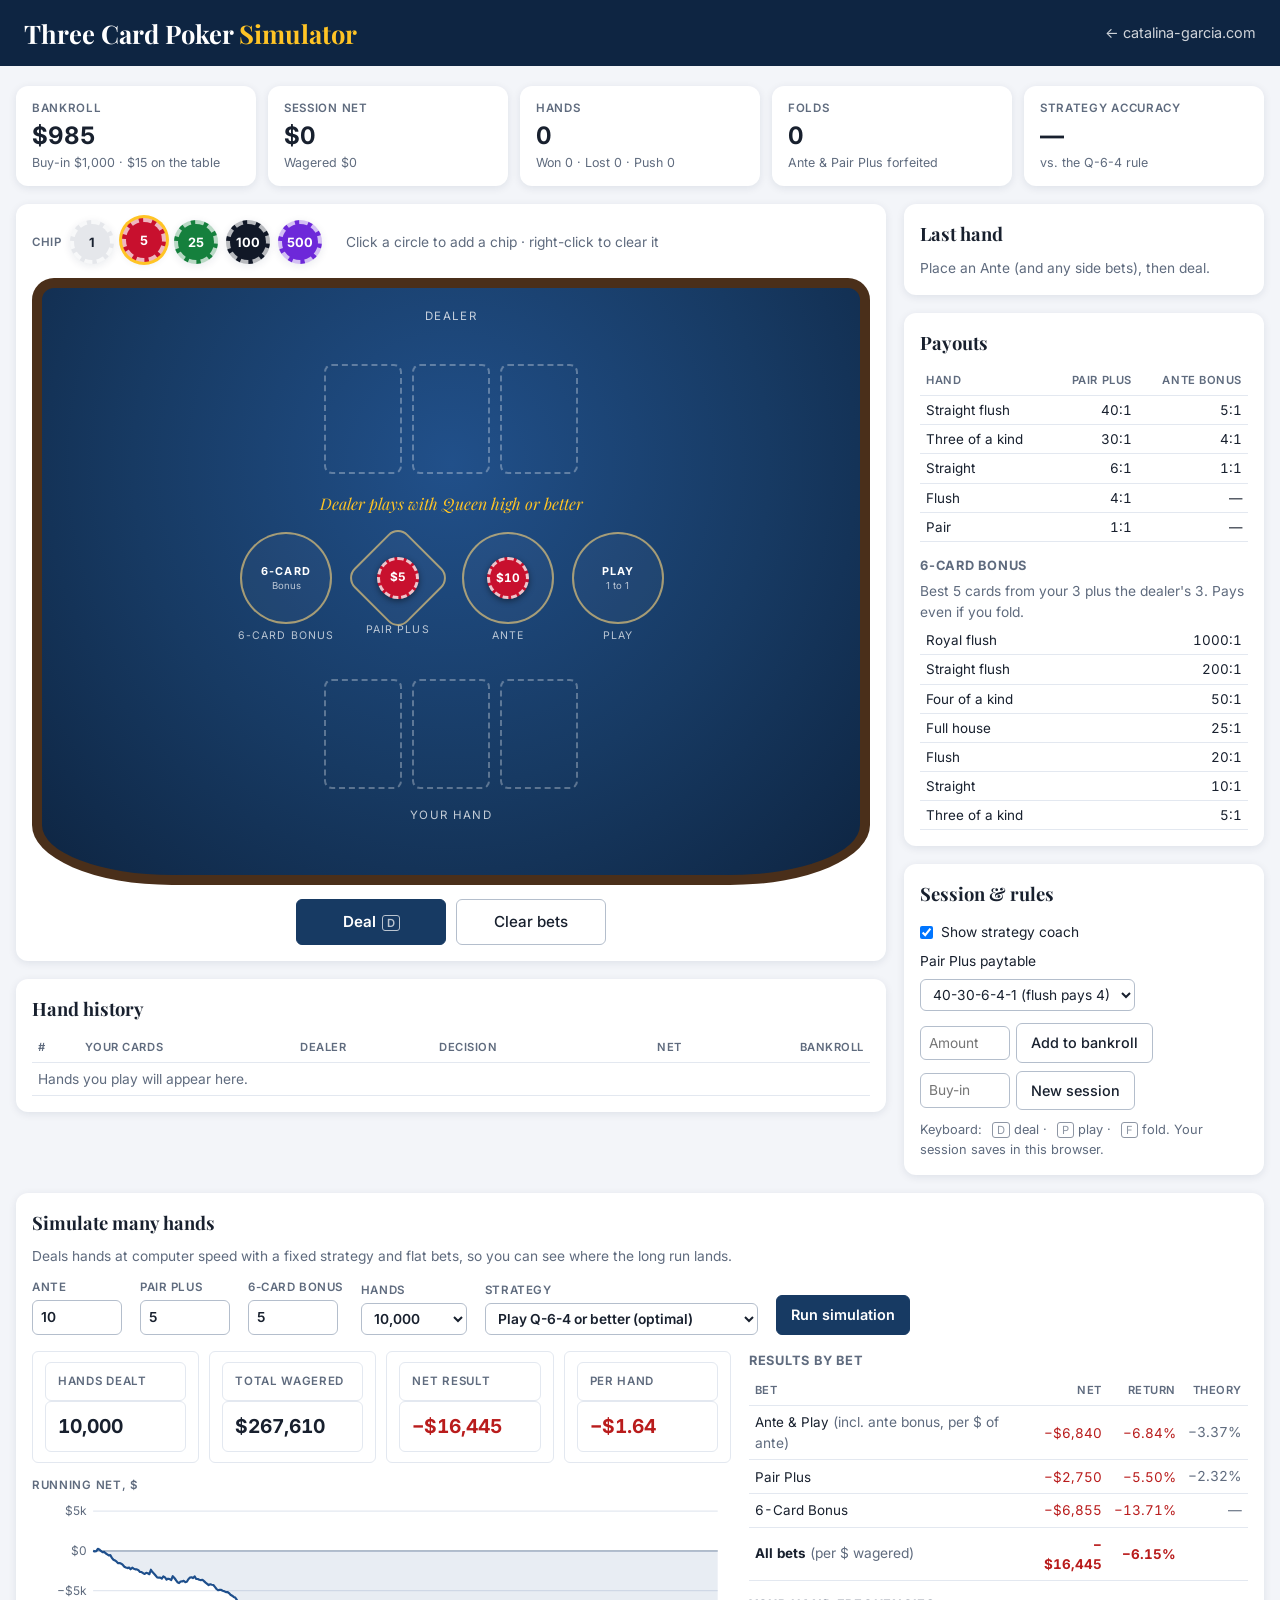
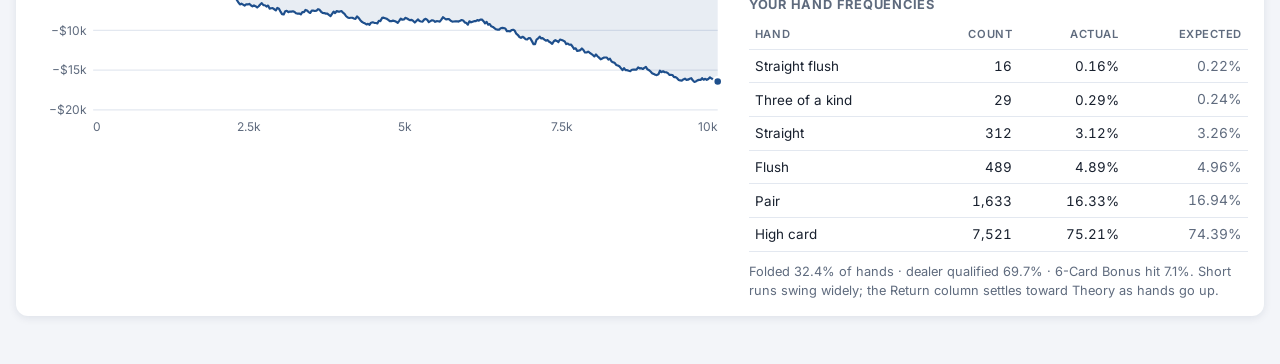
==== 3card.html @ 9f5be038 "Add Three Card Poker simulator Co-Authored-By: Claude Opus 5.5 <noreply@anthropic.com>" ====
<!DOCTYPE html>
<html lang="en">
<head>
  <!-- Google tag (gtag.js) -->
  <script async src="https://www.googletagmanager.com/gtag/js?id=G-C2SC43ESFY"></script>
  <script>
    window.dataLayer = window.dataLayer || [];
    function gtag(){dataLayer.push(arguments);}
    gtag('js', new Date());
    gtag('config', 'G-C2SC43ESFY');
  </script>

  <meta charset="UTF-8">
  <meta name="viewport" content="width=device-width, initial-scale=1.0">
  <title>Three Card Poker Simulator | Catalina Garcia</title>
  <meta name="description" content="Play Three Card Poker hands with a strategy coach, or simulate up to a million hands to see how Ante, Pair Plus and 6-Card Bonus bets pay out over time.">
  <meta name="author" content="Catalina Garcia">

  <meta property="og:title" content="Three Card Poker Simulator">
  <meta property="og:description" content="Play hands with a strategy coach or simulate a million hands of Three Card Poker.">
  <meta property="og:type" content="website">

  <link rel="preconnect" href="https://fonts.googleapis.com">
  <link rel="preconnect" href="https://fonts.gstatic.com" crossorigin>
  <link href="https://fonts.googleapis.com/css2?family=Playfair+Display:wght@400;600;700&family=Inter:wght@300;400;500;600;700&display=swap" rel="stylesheet">

  <style>
    :root {
      --felt:       #173A63;
      --felt-dark:  #0E2542;
      --felt-line:  rgba(255, 214, 120, 0.6);
      --gold:       #FFC425;
      --card-red:   #C8102E;
      --card-ink:   #16161F;
      --page:       #F3F5F9;
      --surface:    #FFFFFF;
      --ink:        #18202E;
      --muted:      #5F6B7E;
      --line:       #E3E8F0;
      --line-strong:#B4BECC;
      --win:        #15803D;
      --lose:       #B91C1C;
      --accent:     #1E4F8C;
      --shadow-sm:  0 2px 8px rgba(14, 37, 66, 0.09);
      --radius:     12px;
      --radius-sm:  6px;
    }
    @media (prefers-color-scheme: dark) {
      :root:not([data-theme="light"]) {
        color-scheme: dark;
        --page: #0C121C; --surface: #151D2A; --ink: #E6ECF5; --muted: #95A3B8;
        --line: #243044; --line-strong: #3A4A63; --win: #4ADE80; --lose: #F87171; --accent: #7EB2F2;
      }
    }
    :root[data-theme="dark"] {
      color-scheme: dark;
      --page: #0C121C; --surface: #151D2A; --ink: #E6ECF5; --muted: #95A3B8;
      --line: #243044; --line-strong: #3A4A63; --win: #4ADE80; --lose: #F87171; --accent: #7EB2F2;
    }

    *, *::before, *::after { box-sizing: border-box; margin: 0; padding: 0; }
    body {
      font-family: 'Inter', system-ui, -apple-system, 'Segoe UI', sans-serif;
      color: var(--ink); background: var(--page);
      line-height: 1.5; -webkit-font-smoothing: antialiased;
    }
    button, select, input { font: inherit; }
    button { cursor: pointer; }
    button:focus-visible, select:focus-visible, input:focus-visible { outline: 3px solid var(--gold); outline-offset: 2px; }
    h1, h2 { font-family: 'Playfair Display', Georgia, serif; text-wrap: balance; }

    .topbar {
      background: var(--felt-dark); color: #fff; padding: 14px 24px;
      display: flex; align-items: center; justify-content: space-between; gap: 16px; flex-wrap: wrap;
    }
    .topbar h1 { font-size: 1.6rem; }
    .topbar h1 span { color: var(--gold); }
    .topbar a { color: rgba(255,255,255,0.8); text-decoration: none; font-size: 0.9rem; }
    .topbar a:hover { color: var(--gold); }

    .wrap { max-width: 1320px; margin: 0 auto; padding: 20px 16px 48px; display: grid; gap: 18px; }

    .tiles { display: grid; grid-template-columns: repeat(5, 1fr); gap: 12px; }
    .tile { background: var(--surface); border-radius: var(--radius); box-shadow: var(--shadow-sm); padding: 14px 16px; }
    .lbl { font-size: 0.72rem; text-transform: uppercase; letter-spacing: 0.06em; color: var(--muted); font-weight: 600; }
    .val { font-size: 1.5rem; font-weight: 700; font-variant-numeric: tabular-nums; }
    .sub { font-size: 0.78rem; color: var(--muted); }
    .pos { color: var(--win); }
    .neg { color: var(--lose); }

    .layout { display: grid; grid-template-columns: minmax(0, 1fr) 360px; gap: 18px; align-items: start; }
    .stack { display: grid; gap: 18px; }
    .card-box { background: var(--surface); border-radius: var(--radius); box-shadow: var(--shadow-sm); padding: 16px; }
    .card-box h2 { font-size: 1.15rem; margin-bottom: 10px; }
    .muted { color: var(--muted); font-size: 0.86rem; }

    /* ---------- Controls ---------- */
    .controls { display: flex; flex-wrap: wrap; gap: 12px 24px; align-items: center; margin-bottom: 14px; }
    .ctl-group { display: flex; align-items: center; gap: 8px; flex-wrap: wrap; }
    .chip-btn {
      width: 44px; height: 44px; border-radius: 50%; border: 4px dashed rgba(255,255,255,0.7);
      font-weight: 700; font-size: 0.8rem; color: #fff; box-shadow: var(--shadow-sm);
      transition: transform .15s, box-shadow .15s;
    }
    .chip-btn:hover { transform: translateY(-2px); }
    .chip-btn.sel { box-shadow: 0 0 0 3px var(--gold), var(--shadow-sm); transform: translateY(-2px); }
    .btn {
      border: 1px solid var(--line-strong); background: var(--surface); color: var(--ink);
      border-radius: var(--radius-sm); padding: 8px 14px; font-size: 0.9rem; font-weight: 500;
    }
    .btn:hover { border-color: var(--accent); color: var(--accent); }
    .btn.primary { background: var(--felt); border-color: var(--felt); color: #fff; font-weight: 600; }
    .btn.primary:hover { background: var(--felt-dark); color: #fff; }
    .btn.fold { border-color: var(--lose); color: var(--lose); font-weight: 600; }
    .btn:disabled { opacity: .45; cursor: not-allowed; }
    .actions { display: flex; gap: 10px; flex-wrap: wrap; justify-content: center; margin-top: 14px; }
    .actions .btn { min-width: 150px; padding: 11px 18px; font-size: 0.95rem; }
    kbd { font-family: inherit; font-size: 0.7rem; border: 1px solid currentColor; border-radius: 3px; padding: 0 4px; opacity: .7; margin-left: 6px; }

    /* ---------- Felt ---------- */
    .felt {
      background: radial-gradient(ellipse at 50% 30%, #21508A 0%, var(--felt) 55%, var(--felt-dark) 100%);
      border: 10px solid #4A2F1A; border-radius: 22px 22px 140px 140px / 22px 22px 60px 60px;
      color: #fff; padding: 20px 16px 28px; display: grid; gap: 16px; justify-items: center; user-select: none;
    }
    .seat-label { font-size: 0.72rem; letter-spacing: 0.12em; text-transform: uppercase; color: rgba(255,255,255,0.75); text-align: center; }
    .seat-label strong { color: #fff; letter-spacing: 0.04em; text-transform: none; font-size: 0.95rem; display: block; min-height: 1.4em; }
    .rule-arc { font-family: 'Playfair Display', Georgia, serif; font-style: italic; color: var(--gold); font-size: 1rem; text-align: center; }
    .hand { display: flex; gap: 10px; min-height: 112px; }

    .pcard {
      width: 78px; height: 110px; border-radius: 8px; background: #fff; color: var(--card-ink);
      box-shadow: 0 3px 8px rgba(0,0,0,0.35); position: relative; font-weight: 700;
      animation: deal .35s ease-out both;
    }
    .pcard.red { color: var(--card-red); }
    .pcard .corner { position: absolute; top: 5px; left: 7px; line-height: 1; text-align: center; font-size: 1.05rem; }
    .pcard .corner.br { top: auto; left: auto; bottom: 5px; right: 7px; transform: rotate(180deg); }
    .pcard .corner small { display: block; font-size: 0.9rem; }
    .pcard .pip { position: absolute; inset: 0; display: grid; place-items: center; font-size: 2.2rem; }
    .pcard.back {
      background:
        repeating-linear-gradient(45deg, rgba(255,255,255,0.14) 0 4px, transparent 4px 10px),
        repeating-linear-gradient(-45deg, rgba(255,255,255,0.14) 0 4px, transparent 4px 10px),
        #8E1B2E;
      border: 4px solid #fff;
    }
    .pcard.slot { background: transparent; border: 2px dashed rgba(255,255,255,0.3); box-shadow: none; animation: none; }
    .pcard.best { box-shadow: 0 0 0 3px var(--gold), 0 3px 8px rgba(0,0,0,0.35); }
    @keyframes deal { from { transform: translateY(-14px) rotate(-4deg); opacity: 0; } to { transform: none; opacity: 1; } }
    @media (prefers-reduced-motion: reduce) { .pcard { animation: none; } }

    .circles { display: grid; grid-template-columns: repeat(4, auto); gap: 18px; align-items: start; justify-content: center; }
    .circle {
      width: 92px; height: 92px; border-radius: 50%; border: 2px solid var(--felt-line);
      background: rgba(255,255,255,0.03); color: #fff; position: relative;
      display: flex; flex-direction: column; align-items: center; justify-content: center;
      transition: background .15s, border-color .15s;
    }
    .circle.pp { border-radius: 14px; transform: rotate(45deg); width: 76px; height: 76px; margin: 8px; }
    .circle.pp > * { transform: rotate(-45deg); }
    .circle:not(:disabled):hover { background: rgba(255,255,255,0.1); border-color: #fff; }
    .circle:disabled { cursor: default; }
    .circle .cname { font-size: 0.68rem; font-weight: 700; letter-spacing: 0.1em; text-transform: uppercase; }
    .circle .cpays { font-size: 0.6rem; color: rgba(255,255,255,0.7); }
    .circle-wrap { display: grid; justify-items: center; gap: 2px; }
    .circle:has(.chip.show) .cname, .circle:has(.chip.show) .cpays { visibility: hidden; }
    .under { font-size: 0.66rem; letter-spacing: 0.1em; text-transform: uppercase; color: rgba(255,255,255,0.7); margin-top: 2px; }
    .circle.pp + .under { margin-top: -4px; }
    .tag { font-size: 0.78rem; font-weight: 700; min-height: 1.3em; font-variant-numeric: tabular-nums; }
    .tag.w { color: #7CF0A6; } .tag.l { color: #FFA3A3; } .tag.p { color: rgba(255,255,255,0.8); }
    .chip {
      position: absolute; left: 50%; top: 50%; transform: translate(-50%, -50%);
      min-width: 42px; height: 42px; padding: 0 5px; border-radius: 21px;
      display: none; align-items: center; justify-content: center;
      font-size: 0.74rem; font-weight: 700; color: #fff; border: 3px dashed rgba(255,255,255,0.75);
      box-shadow: 0 2px 6px rgba(0,0,0,0.45); font-variant-numeric: tabular-nums; pointer-events: none;
    }
    .circle.pp .chip { transform: translate(-50%, -50%) rotate(-45deg); }
    .chip.show { display: flex; }

    .coach {
      background: rgba(0,0,0,0.25); border: 1px solid var(--felt-line); border-radius: 999px;
      padding: 6px 16px; font-size: 0.86rem; min-height: 2.2em; text-align: center;
    }
    .coach b { color: var(--gold); }
    .coach[hidden] { display: none; }

    /* ---------- Result ---------- */
    .result-head { display: flex; justify-content: space-between; align-items: baseline; gap: 10px; flex-wrap: wrap; margin-bottom: 6px; }
    .result-head .big { font-family: 'Playfair Display', Georgia, serif; font-size: 1.5rem; font-weight: 700; }
    .lines { list-style: none; font-size: 0.86rem; display: grid; gap: 2px; }
    .lines li { display: flex; justify-content: space-between; gap: 8px; border-bottom: 1px dashed var(--line); padding: 4px 0; }
    .lines .note { color: var(--muted); font-size: 0.78rem; }
    .lines .amt { font-weight: 600; font-variant-numeric: tabular-nums; white-space: nowrap; }
    .advice { margin-top: 8px; font-size: 0.84rem; padding: 6px 10px; border-radius: var(--radius-sm); background: var(--page); }

    table { width: 100%; border-collapse: collapse; font-size: 0.84rem; font-variant-numeric: tabular-nums; }
    th { text-align: left; font-size: 0.7rem; text-transform: uppercase; letter-spacing: 0.05em; color: var(--muted); font-weight: 600; padding: 6px; border-bottom: 1px solid var(--line); }
    td { padding: 6px; border-bottom: 1px solid var(--line); }
    .r { text-align: right; }
    .scroll { max-height: 340px; overflow: auto; }
    .table-x { overflow-x: auto; }
    .suit-red { color: var(--card-red); }
    @media (prefers-color-scheme: dark) { :root:not([data-theme="light"]) .suit-red { color: #FF7B8C; } }
    :root[data-theme="dark"] .suit-red { color: #FF7B8C; }

    .paytable td:first-child { color: var(--ink); }
    .paytable td { padding: 4px 6px; }
    .settings label { display: flex; align-items: center; gap: 8px; font-size: 0.86rem; padding: 4px 0; flex-wrap: wrap; }
    .field { font-size: 0.86rem; padding: 6px 8px; border: 1px solid var(--line-strong); border-radius: var(--radius-sm); background: var(--surface); color: var(--ink); }
    .field.num { width: 90px; }
    .inline { display: flex; gap: 6px; align-items: center; flex-wrap: wrap; margin-top: 8px; }

    /* ---------- Simulator ---------- */
    .sim-form { display: flex; flex-wrap: wrap; gap: 12px 18px; align-items: flex-end; margin-bottom: 16px; }
    .sim-form label { display: grid; gap: 4px; font-size: 0.72rem; font-weight: 600; text-transform: uppercase; letter-spacing: 0.05em; color: var(--muted); }
    .sim-grid { display: grid; grid-template-columns: minmax(0, 1.4fr) minmax(0, 1fr); gap: 18px; }
    .sim-tiles { display: grid; grid-template-columns: repeat(4, 1fr); gap: 10px; margin-bottom: 14px; }
    .sim-tiles div { border: 1px solid var(--line); border-radius: var(--radius-sm); padding: 10px 12px; }
    .sim-tiles .val { font-size: 1.2rem; }
    .chart-box { position: relative; }
    .chart-box svg { width: 100%; height: auto; display: block; }
    .tooltip {
      position: absolute; pointer-events: none; background: var(--ink); color: var(--surface);
      font-size: 0.78rem; padding: 6px 9px; border-radius: 6px; white-space: nowrap; opacity: 0;
      transform: translate(-50%, -115%); transition: opacity .1s;
    }
    h3 { font-size: 0.8rem; text-transform: uppercase; letter-spacing: 0.06em; color: var(--muted); margin: 14px 0 6px; }

    .toast {
      position: fixed; left: 50%; bottom: 24px; transform: translateX(-50%) translateY(20px);
      background: var(--ink); color: var(--surface); padding: 10px 18px; border-radius: 999px;
      font-size: 0.88rem; opacity: 0; transition: all .25s; pointer-events: none; z-index: 50; max-width: calc(100% - 32px);
    }
    .toast.show { opacity: 1; transform: translateX(-50%) translateY(0); }
    .help { font-size: 0.8rem; color: var(--muted); margin-top: 10px; }

    @media (max-width: 1100px) {
      .layout, .sim-grid { grid-template-columns: 1fr; }
      .tiles { grid-template-columns: repeat(3, 1fr); }
    }
    @media (max-width: 640px) {
      .tiles { grid-template-columns: repeat(2, 1fr); }
      .sim-tiles { grid-template-columns: repeat(2, 1fr); }
      .circles { grid-template-columns: repeat(2, auto); }
      .pcard { width: 62px; height: 88px; }
      .pcard .pip { font-size: 1.7rem; }
      .hand { min-height: 90px; }
      .felt { border-width: 6px; border-radius: 18px; }
      .topbar h1 { font-size: 1.3rem; }
    }
  </style>
</head>
<body>

  <header class="topbar">
    <h1>Three Card Poker <span>Simulator</span></h1>
    <a href="index.html">&larr; catalina-garcia.com</a>
  </header>

  <main class="wrap">
    <section class="tiles" aria-label="Session summary">
      <div class="tile"><div class="lbl">Bankroll</div><div class="val" id="tBank">$0</div><div class="sub" id="tBuyIn">Buy-in $0</div></div>
      <div class="tile"><div class="lbl">Session net</div><div class="val" id="tNet">$0</div><div class="sub" id="tWagered">Wagered $0</div></div>
      <div class="tile"><div class="lbl">Hands</div><div class="val" id="tHands">0</div><div class="sub" id="tWLP">Won 0 · Lost 0 · Push 0</div></div>
      <div class="tile"><div class="lbl">Folds</div><div class="val" id="tFolds">0</div><div class="sub">Ante &amp; Pair Plus forfeited</div></div>
      <div class="tile"><div class="lbl">Strategy accuracy</div><div class="val" id="tAcc">—</div><div class="sub" id="tAccSub">vs. the Q-6-4 rule</div></div>
    </section>

    <div class="layout">
      <div class="stack">
        <section class="card-box">
          <div class="controls">
            <div class="ctl-group"><span class="lbl">Chip</span><div class="ctl-group" id="chips"></div></div>
            <span class="muted">Click a circle to add a chip · right-click to clear it</span>
          </div>

          <div class="felt">
            <div class="seat-label">Dealer<strong id="dealerName">&nbsp;</strong></div>
            <div class="hand" id="dealerHand"></div>
            <div class="rule-arc">Dealer plays with Queen high or better</div>

            <div class="circles">
              <div class="circle-wrap">
                <button class="circle" data-bet="six" id="c-six"><span class="cname">6-Card</span><span class="cpays">Bonus</span><span class="chip"></span></button>
                <span class="under">6-Card Bonus</span>
                <span class="tag" data-tag="six"></span>
              </div>
              <div class="circle-wrap">
                <button class="circle pp" data-bet="pp" id="c-pp"><span class="cname">Pair Plus</span><span class="chip"></span></button>
                <span class="under">Pair Plus</span>
                <span class="tag" data-tag="pp"></span>
              </div>
              <div class="circle-wrap">
                <button class="circle" data-bet="ante" id="c-ante"><span class="cname">Ante</span><span class="cpays">1 to 1</span><span class="chip"></span></button>
                <span class="under">Ante</span>
                <span class="tag" data-tag="ante"></span>
              </div>
              <div class="circle-wrap">
                <button class="circle" data-bet="play" id="c-play" disabled><span class="cname">Play</span><span class="cpays">1 to 1</span><span class="chip"></span></button>
                <span class="under">Play</span>
                <span class="tag" data-tag="play"></span>
              </div>
            </div>

            <div class="hand" id="playerHand"></div>
            <div class="seat-label">Your hand<strong id="playerName">&nbsp;</strong></div>
            <div class="coach" id="coach" hidden></div>
          </div>

          <div class="actions" id="actions"></div>
        </section>

        <section class="card-box">
          <h2>Hand history</h2>
          <div class="scroll table-x">
            <table>
              <thead><tr><th>#</th><th>Your cards</th><th>Dealer</th><th>Decision</th><th class="r">Net</th><th class="r">Bankroll</th></tr></thead>
              <tbody id="historyBody"></tbody>
            </table>
          </div>
        </section>
      </div>

      <aside class="stack">
        <section class="card-box">
          <h2>Last hand</h2>
          <div id="result"><p class="muted">Place an Ante (and any side bets), then deal.</p></div>
        </section>

        <section class="card-box">
          <h2>Payouts</h2>
          <table class="paytable">
            <thead><tr><th>Hand</th><th class="r">Pair Plus</th><th class="r">Ante bonus</th></tr></thead>
            <tbody id="payBody"></tbody>
          </table>
          <h3>6-Card Bonus</h3>
          <p class="muted" style="margin-bottom:4px">Best 5 cards from your 3 plus the dealer's 3. Pays even if you fold.</p>
          <table class="paytable"><tbody id="sixBody"></tbody></table>
        </section>

        <section class="card-box settings">
          <h2>Session &amp; rules</h2>
          <label><input type="checkbox" id="setHint"> Show strategy coach</label>
          <label>Pair Plus paytable
            <select class="field" id="setPP">
              <option value="A">40-30-6-4-1 (flush pays 4)</option>
              <option value="B">40-30-6-3-1 (flush pays 3)</option>
            </select>
          </label>
          <div class="inline">
            <input class="field num" type="number" id="rebuyAmt" min="1" step="1" placeholder="Amount">
            <button class="btn" id="rebuyBtn">Add to bankroll</button>
          </div>
          <div class="inline">
            <input class="field num" type="number" id="startAmt" min="1" step="1" placeholder="Buy-in">
            <button class="btn" id="resetBtn">New session</button>
          </div>
          <p class="help">Keyboard: <kbd>D</kbd> deal · <kbd>P</kbd> play · <kbd>F</kbd> fold. Your session saves in this browser.</p>
        </section>
      </aside>
    </div>

    <section class="card-box" id="sim">
      <h2>Simulate many hands</h2>
      <p class="muted" style="margin-bottom:12px">Deals hands at computer speed with a fixed strategy and flat bets, so you can see where the long run lands.</p>
      <div class="sim-form">
        <label>Ante<input class="field num" type="number" id="simAnte" min="1" value="10"></label>
        <label>Pair Plus<input class="field num" type="number" id="simPP" min="0" value="5"></label>
        <label>6-Card Bonus<input class="field num" type="number" id="simSix" min="0" value="5"></label>
        <label>Hands
          <select class="field" id="simHands">
            <option value="1000">1,000</option>
            <option value="10000" selected>10,000</option>
            <option value="100000">100,000</option>
            <option value="1000000">1,000,000</option>
          </select>
        </label>
        <label>Strategy
          <select class="field" id="simStrat">
            <option value="optimal">Play Q-6-4 or better (optimal)</option>
            <option value="dealer">Play Q-high or better (mimic dealer)</option>
            <option value="always">Always play</option>
          </select>
        </label>
        <button class="btn primary" id="simRun">Run simulation</button>
      </div>

      <div class="sim-grid">
        <div>
          <div class="sim-tiles">
            <div><div class="lbl">Hands dealt</div><div class="val" id="sHands">—</div></div>
            <div><div class="lbl">Total wagered</div><div class="val" id="sWagered">—</div></div>
            <div><div class="lbl">Net result</div><div class="val" id="sNet">—</div></div>
            <div><div class="lbl">Per hand</div><div class="val" id="sPer">—</div></div>
          </div>
          <div class="lbl" style="margin-bottom:4px">Running net, $</div>
          <div class="chart-box" id="chartBox">
            <svg id="chart" viewBox="0 0 640 220" role="img" aria-label="Line chart of running net winnings across simulated hands"></svg>
            <div class="tooltip" id="tooltip"></div>
          </div>
        </div>
        <div>
          <h3 style="margin-top:0">Results by bet</h3>
          <div class="table-x">
            <table>
              <thead><tr><th>Bet</th><th class="r">Net</th><th class="r">Return</th><th class="r">Theory</th></tr></thead>
              <tbody id="simBets"></tbody>
            </table>
          </div>
          <h3>Your hand frequencies</h3>
          <div class="table-x">
            <table>
              <thead><tr><th>Hand</th><th class="r">Count</th><th class="r">Actual</th><th class="r">Expected</th></tr></thead>
              <tbody id="simFreq"></tbody>
            </table>
          </div>
          <p class="help" id="simNote"></p>
        </div>
      </div>
    </section>
  </main>

  <div class="toast" id="toast"></div>

  <script>
  (function () {
    'use strict';

    // ---------- Cards & hand evaluation ----------
    // A card is an int 0..51: rank = (c >> 2) + 2 (2..14, ace high), suit = c & 3.
    const SUITS = ['♠', '♥', '♦', '♣'];
    const rankOf = c => (c >> 2) + 2;
    const suitOf = c => c & 3;
    const RANK_TXT = { 11: 'J', 12: 'Q', 13: 'K', 14: 'A' };
    const RANK_WORD = { 2: 'Two', 3: 'Three', 4: 'Four', 5: 'Five', 6: 'Six', 7: 'Seven', 8: 'Eight', 9: 'Nine', 10: 'Ten', 11: 'Jack', 12: 'Queen', 13: 'King', 14: 'Ace' };
    const rTxt = r => RANK_TXT[r] || String(r);
    const CATS = ['High card', 'Pair', 'Flush', 'Straight', 'Three of a kind', 'Straight flush'];
    // Of the 22,100 possible three-card hands
    const CAT_COMBOS = [16440, 3744, 1096, 720, 52, 48];

    function eval3(a, b, c) {
      const r = [rankOf(a), rankOf(b), rankOf(c)].sort((x, y) => y - x);
      const flush = suitOf(a) === suitOf(b) && suitOf(b) === suitOf(c);
      let straight = false, sr = r;
      if (r[0] - r[1] === 1 && r[1] - r[2] === 1) straight = true;
      else if (r[0] === 14 && r[1] === 3 && r[2] === 2) { straight = true; sr = [3, 2, 1]; } // A-2-3 is the lowest straight
      let cat, tb;
      if (straight && flush) { cat = 5; tb = sr; }
      else if (r[0] === r[2]) { cat = 4; tb = r; }
      else if (straight) { cat = 3; tb = sr; }
      else if (flush) { cat = 2; tb = r; }
      else if (r[0] === r[1]) { cat = 1; tb = [r[0], r[0], r[2]]; }
      else if (r[1] === r[2]) { cat = 1; tb = [r[1], r[1], r[0]]; }
      else { cat = 0; tb = r; }
      return { cat, score: cat * 4096 + tb[0] * 256 + tb[1] * 16 + tb[2], hi: r, tb };
    }
    function handName(ev) {
      const t = ev.tb;
      switch (ev.cat) {
        case 5: return (t[0] === 14 ? 'Mini royal' : 'Straight flush') + ', ' + rTxt(t[0] === 3 && ev.hi[0] === 14 ? 3 : t[0]) + ' high';
        case 4: return 'Three ' + RANK_WORD[t[0]] + (t[0] === 6 ? 'es' : 's');
        case 3: return 'Straight, ' + RANK_WORD[t[0]] + ' high';
        case 2: return 'Flush, ' + RANK_WORD[t[0]] + ' high';
        case 1: return 'Pair of ' + RANK_WORD[t[0]] + (t[0] === 6 ? 'es' : 's');
        default: return RANK_WORD[t[0]] + ' high (' + t.map(rTxt).join('-') + ')';
      }
    }
    const Q64 = 12 * 256 + 6 * 16 + 4;
    const qualifies = ev => ev.cat > 0 || ev.hi[0] >= 12;
    function shouldPlay(ev, strat) {
      if (strat === 'always') return true;
      if (strat === 'dealer') return qualifies(ev);
      return ev.cat > 0 || ev.score >= Q64;
    }

    // 6-Card Bonus: best five-card hand out of six
    const SIX_NAMES = ['', 'Three of a kind', 'Straight', 'Flush', 'Full house', 'Four of a kind', 'Straight flush', 'Royal flush'];
    const SIX_PAY = [0, 5, 10, 20, 25, 50, 200, 1000];
    function eval5cat(cs) {
      const counts = {};
      let flush = true;
      const rs = cs.map(rankOf);
      for (let i = 0; i < 5; i++) { counts[rs[i]] = (counts[rs[i]] || 0) + 1; if (suitOf(cs[i]) !== suitOf(cs[0])) flush = false; }
      const shape = Object.values(counts).sort((a, b) => b - a);
      let straight = false, low = 0;
      if (shape.length === 5) {
        const s = rs.slice().sort((a, b) => a - b);
        if (s[4] - s[0] === 4) { straight = true; low = s[0]; }
        else if (s[4] === 14 && s[3] === 5) straight = true; // wheel A-2-3-4-5
      }
      if (straight && flush) return low === 10 ? 7 : 6;
      if (shape[0] === 4) return 5;
      if (shape[0] === 3 && shape[1] === 2) return 4;
      if (flush) return 3;
      if (straight) return 2;
      if (shape[0] === 3) return 1;
      return 0;
    }
    function best6(six) {
      let best = 0;
      for (let skip = 0; skip < 6; skip++) {
        const five = six.filter((_, i) => i !== skip);
        best = Math.max(best, eval5cat(five));
      }
      return best;
    }

    const PP_TABLES = { A: [0, 1, 4, 6, 30, 40], B: [0, 1, 3, 6, 30, 40] };
    const ANTE_BONUS = [0, 0, 0, 1, 4, 5];

    // Settles one hand. Each line: stake returned plus delta (profit, or -stake on a loss).
    function settle(bets, pc, dc, play, ppTable) {
      const pev = eval3(pc[0], pc[1], pc[2]);
      const dev = eval3(dc[0], dc[1], dc[2]);
      const lines = [];
      let sixCat = 0;
      if (bets.six) {
        sixCat = best6(pc.concat(dc));
        const m = SIX_PAY[sixCat];
        lines.push({ key: 'six', label: '6-Card Bonus', stake: bets.six, delta: m ? bets.six * m : -bets.six, note: m ? SIX_NAMES[sixCat] + ' pays ' + m + ':1' : 'no three of a kind or better' });
      }
      const qual = qualifies(dev);
      if (!play) {
        lines.unshift({ key: 'ante', label: 'Ante', stake: bets.ante, delta: -bets.ante, note: 'folded' });
        if (bets.pp) lines.push({ key: 'pp', label: 'Pair Plus', stake: bets.pp, delta: -bets.pp, note: 'forfeited on fold' });
        return { lines, pev, dev, qual, sixCat, outcome: 'fold' };
      }
      let outcome;
      if (!qual) {
        outcome = 'win';
        lines.unshift({ key: 'play', label: 'Play', stake: bets.play, delta: 0, note: 'push — dealer doesn\'t qualify' });
        lines.unshift({ key: 'ante', label: 'Ante', stake: bets.ante, delta: bets.ante, note: 'pays 1:1 — dealer doesn\'t qualify' });
      } else if (pev.score > dev.score) {
        outcome = 'win';
        lines.unshift({ key: 'play', label: 'Play', stake: bets.play, delta: bets.play, note: 'pays 1:1' });
        lines.unshift({ key: 'ante', label: 'Ante', stake: bets.ante, delta: bets.ante, note: 'pays 1:1' });
      } else if (pev.score < dev.score) {
        outcome = 'lose';
        lines.unshift({ key: 'play', label: 'Play', stake: bets.play, delta: -bets.play, note: 'dealer wins' });
        lines.unshift({ key: 'ante', label: 'Ante', stake: bets.ante, delta: -bets.ante, note: 'dealer wins' });
      } else {
        outcome = 'push';
        lines.unshift({ key: 'play', label: 'Play', stake: bets.play, delta: 0, note: 'tie — push' });
        lines.unshift({ key: 'ante', label: 'Ante', stake: bets.ante, delta: 0, note: 'tie — push' });
      }
      const ab = ANTE_BONUS[pev.cat];
      if (ab) lines.splice(2, 0, { key: 'bonus', label: 'Ante bonus', stake: 0, delta: bets.ante * ab, note: CATS[pev.cat] + ' pays ' + ab + ':1, win or lose' });
      if (bets.pp) {
        const m = PP_TABLES[ppTable][pev.cat];
        lines.push({ key: 'pp', label: 'Pair Plus', stake: bets.pp, delta: m ? bets.pp * m : -bets.pp, note: m ? CATS[pev.cat] + ' pays ' + m + ':1' : 'needs a pair or better' });
      }
      return { lines, pev, dev, qual, sixCat, outcome };
    }

    // Partial Fisher-Yates: the first n slots of a persistent deck become a fresh random draw.
    const deck = Array.from({ length: 52 }, (_, i) => i);
    function draw(n) {
      for (let i = 0; i < n; i++) {
        const j = i + Math.floor(Math.random() * (52 - i));
        const t = deck[i]; deck[i] = deck[j]; deck[j] = t;
      }
      return deck.slice(0, n);
    }

    // ---------- Formatting ----------
    const fmt = v => (v < 0 ? '−$' : '$') + Math.abs(Math.round(v)).toLocaleString();
    const signed = v => v > 0 ? '+' + fmt(v) : v < 0 ? fmt(v) : '$0';
    const cls = v => v > 0 ? 'pos' : v < 0 ? 'neg' : '';
    const pct = (v, d) => (v * 100).toFixed(d == null ? 2 : d).replace('-', '−') + '%';
    const cardTxt = c => '<span class="' + (suitOf(c) === 1 || suitOf(c) === 2 ? 'suit-red' : '') + '">' + rTxt(rankOf(c)) + SUITS[suitOf(c)] + '</span>';
    const CHIPS = [
      { v: 1, c: '#E5E7EB', t: '#18202E' }, { v: 5, c: '#C8102E' }, { v: 25, c: '#15803D' },
      { v: 100, c: '#111827' }, { v: 500, c: '#6D28D9' }
    ];
    function chipStyle(v) { let p = CHIPS[0]; CHIPS.forEach(c => { if (v >= c.v) p = c; }); return p; }

    let toastTimer;
    function toast(msg) {
      const el = document.getElementById('toast');
      el.textContent = msg; el.classList.add('show');
      clearTimeout(toastTimer);
      toastTimer = setTimeout(() => el.classList.remove('show'), 2600);
    }

    // ---------- Game state ----------
    const STORE_KEY = 'threeCardPoker.v1';
    function fresh(buyIn) {
      return {
        buyIn, bankroll: buyIn - 15, phase: 'bet',
        bets: { ante: 10, pp: 5, six: 0, play: 0 }, // a ready-to-deal example bet
        pc: [], dc: [], last: null, lastBets: null, history: [],
        stats: { hands: 0, won: 0, lost: 0, push: 0, folds: 0, correct: 0, wagered: 0 },
        settings: { hint: true, pp: 'A' }
      };
    }
    function load() {
      try {
        const raw = localStorage.getItem(STORE_KEY);
        if (!raw) return null;
        const s = JSON.parse(raw), base = fresh(s.buyIn || 1000);
        return Object.assign(base, s, { stats: Object.assign(base.stats, s.stats), settings: Object.assign(base.settings, s.settings) });
      } catch (e) { return null; }
    }
    function save() { try { localStorage.setItem(STORE_KEY, JSON.stringify(S)); } catch (e) { /* storage unavailable */ } }

    let S = load() || fresh(1000);
    let chip = 5;

    function placedTotal() { return S.bets.ante + S.bets.pp + S.bets.six + S.bets.play; }

    function addChip(key) {
      if (S.phase === 'decide') return toast('Bets are locked — play or fold first.');
      if (S.phase === 'done') startBetting();
      if (S.bankroll < chip) return toast('Not enough in your bankroll — add more under Session & rules.');
      S.bets[key] += chip; S.bankroll -= chip;
      save(); render();
    }
    function clearBet(key) {
      if (S.phase !== 'bet' || !S.bets[key]) return;
      S.bankroll += S.bets[key]; S.bets[key] = 0;
      save(); render();
    }
    function startBetting() {
      S.phase = 'bet'; S.pc = []; S.dc = []; S.last = null;
      S.bets = { ante: 0, pp: 0, six: 0, play: 0 };
    }
    function deal() {
      if (S.phase === 'decide') return;
      if (S.phase === 'done') {
        const lb = S.lastBets, need = lb.ante + lb.pp + lb.six;
        if (S.bankroll < need) return toast('Not enough in your bankroll to repeat those bets.');
        startBetting();
        S.bets = { ante: lb.ante, pp: lb.pp, six: lb.six, play: 0 };
        S.bankroll -= need;
      }
      if (!S.bets.ante) return toast('Place an Ante bet to deal.');
      const cards = draw(6);
      S.pc = cards.slice(0, 3); S.dc = cards.slice(3);
      S.phase = 'decide';
      save(); render();
    }
    function decide(play) {
      if (S.phase !== 'decide') return;
      if (play) {
        if (S.bankroll < S.bets.ante) return toast('You need ' + fmt(S.bets.ante) + ' in your bankroll to make the Play bet.');
        S.bets.play = S.bets.ante; S.bankroll -= S.bets.play;
      }
      const res = settle(S.bets, S.pc, S.dc, play, S.settings.pp);
      const optimal = shouldPlay(res.pev, 'optimal');
      let net = 0;
      res.lines.forEach(l => { S.bankroll += l.stake + l.delta; net += l.delta; });
      const st = S.stats;
      st.hands++; st.wagered += placedTotal();
      if (optimal === play) st.correct++;
      if (res.outcome === 'fold') st.folds++;
      else st[res.outcome === 'win' ? 'won' : res.outcome === 'lose' ? 'lost' : 'push']++;

      S.last = {
        n: st.hands, pc: S.pc, dc: S.dc, play, optimal, net, bankroll: S.bankroll,
        pName: handName(res.pev), dName: handName(res.dev), qual: res.qual, lines: res.lines, outcome: res.outcome
      };
      S.history.push(S.last);
      if (S.history.length > 300) S.history.shift();
      S.lastBets = { ante: S.bets.ante, pp: S.bets.pp, six: S.bets.six };
      S.phase = 'done';
      save(); render();
    }

    // ---------- Rendering ----------
    function cardHTML(c, i, extra) {
      const r = rTxt(rankOf(c)), s = SUITS[suitOf(c)], red = suitOf(c) === 1 || suitOf(c) === 2;
      return '<div class="pcard' + (red ? ' red' : '') + (extra || '') + '" style="animation-delay:' + (i * 90) + 'ms" aria-label="' + RANK_WORD[rankOf(c)] + ' of ' + ['spades', 'hearts', 'diamonds', 'clubs'][suitOf(c)] + '">' +
        '<span class="corner">' + r + '<small>' + s + '</small></span><span class="pip">' + s + '</span><span class="corner br">' + r + '<small>' + s + '</small></span></div>';
    }
    const backHTML = i => '<div class="pcard back" style="animation-delay:' + (i * 90 + 270) + 'ms" aria-label="face-down card"></div>';
    const slotHTML = '<div class="pcard slot"></div>'.repeat(3);

    function render() {
      const st = S.stats;
      const table = S.phase === 'done' ? 0 : placedTotal();
      const net = S.bankroll + table - S.buyIn;
      document.getElementById('tBank').textContent = fmt(S.bankroll);
      document.getElementById('tBuyIn').textContent = 'Buy-in ' + fmt(S.buyIn) + (table ? ' · ' + fmt(table) + ' on the table' : '');
      const tNet = document.getElementById('tNet');
      tNet.textContent = signed(net); tNet.className = 'val ' + cls(net);
      document.getElementById('tWagered').textContent = 'Wagered ' + fmt(st.wagered);
      document.getElementById('tHands').textContent = st.hands.toLocaleString();
      document.getElementById('tWLP').textContent = 'Won ' + st.won + ' · Lost ' + st.lost + ' · Push ' + st.push;
      document.getElementById('tFolds').textContent = st.folds;
      document.getElementById('tAcc').textContent = st.hands ? pct(st.correct / st.hands, 0) : '—';
      document.getElementById('tAccSub').textContent = st.hands ? st.correct + ' of ' + st.hands + ' decisions match Q-6-4' : 'vs. the Q-6-4 rule';

      // Cards
      const ph = document.getElementById('playerHand'), dh = document.getElementById('dealerHand');
      const pn = document.getElementById('playerName'), dn = document.getElementById('dealerName');
      if (S.phase === 'bet') {
        ph.innerHTML = slotHTML; dh.innerHTML = slotHTML; pn.innerHTML = '&nbsp;'; dn.innerHTML = '&nbsp;';
      } else {
        const pev = eval3(S.pc[0], S.pc[1], S.pc[2]);
        if (ph.dataset.cards !== S.pc.join()) ph.innerHTML = S.pc.map((c, i) => cardHTML(c, i)).join('');
        ph.dataset.cards = S.pc.join();
        pn.textContent = handName(pev);
        if (S.phase === 'decide') {
          dh.innerHTML = [0, 1, 2].map(backHTML).join(''); dh.dataset.cards = '';
          dn.innerHTML = '&nbsp;';
        } else {
          if (dh.dataset.cards !== S.dc.join()) dh.innerHTML = S.dc.map((c, i) => cardHTML(c, i)).join('');
          dh.dataset.cards = S.dc.join();
          const dev = eval3(S.dc[0], S.dc[1], S.dc[2]);
          dn.textContent = handName(dev) + (qualifies(dev) ? '' : ' — does not qualify');
        }
      }
      if (S.phase === 'bet') { ph.dataset.cards = ''; dh.dataset.cards = ''; }

      // Bet circles
      const shown = S.phase === 'done' ? Object.assign({}, S.lastBets, { play: S.last.play ? S.lastBets.ante : 0 }) : S.bets;
      ['six', 'pp', 'ante', 'play'].forEach(k => {
        const el = document.getElementById('c-' + k), c = el.querySelector('.chip');
        const v = shown[k] || 0;
        if (v) {
          const cs = chipStyle(v);
          c.textContent = fmt(v); c.style.background = cs.c; c.style.color = cs.t || '#fff';
          c.classList.add('show');
        } else c.classList.remove('show');
        if (k !== 'play') el.disabled = S.phase === 'decide';
        const tag = document.querySelector('[data-tag="' + k + '"]');
        tag.className = 'tag'; tag.textContent = '';
        if (S.phase === 'done') {
          const lines = S.last.lines.filter(l => l.key === k || (k === 'ante' && l.key === 'bonus'));
          if (lines.length) {
            const d = lines.reduce((a, l) => a + l.delta, 0);
            tag.textContent = d ? signed(d) : 'push';
            tag.classList.add(d > 0 ? 'w' : d < 0 ? 'l' : 'p');
          }
        }
      });

      // Coach
      const coach = document.getElementById('coach');
      coach.hidden = !(S.settings.hint && S.phase === 'decide');
      if (!coach.hidden) {
        const pev = eval3(S.pc[0], S.pc[1], S.pc[2]);
        coach.innerHTML = shouldPlay(pev, 'optimal')
          ? 'Strategy: <b>Play</b> — ' + (pev.cat > 0 ? 'a pair or better always plays' : 'Q-6-4 or better')
          : 'Strategy: <b>Fold</b> — below Q-6-4';
      }

      // Actions
      const act = document.getElementById('actions');
      if (S.phase === 'bet') {
        act.innerHTML = '<button class="btn primary" id="aDeal"' + (S.bets.ante ? '' : ' disabled') + '>Deal<kbd>D</kbd></button>' +
                        '<button class="btn" id="aClear"' + (placedTotal() ? '' : ' disabled') + '>Clear bets</button>';
      } else if (S.phase === 'decide') {
        act.innerHTML = '<button class="btn primary" id="aPlay">Play ' + fmt(S.bets.ante) + '<kbd>P</kbd></button>' +
                        '<button class="btn fold" id="aFold">Fold<kbd>F</kbd></button>';
      } else {
        const lb = S.lastBets;
        act.innerHTML = '<button class="btn primary" id="aDeal">Same bets, deal again<kbd>D</kbd></button>' +
                        '<button class="btn" id="aNew">Change bets</button>';
        act.querySelector('#aDeal').title = 'Ante ' + fmt(lb.ante) + (lb.pp ? ', Pair Plus ' + fmt(lb.pp) : '') + (lb.six ? ', 6-Card ' + fmt(lb.six) : '');
      }

      document.getElementById('setHint').checked = S.settings.hint;
      document.getElementById('setPP').value = S.settings.pp;
      document.querySelectorAll('.chip-btn').forEach(b => b.classList.toggle('sel', +b.dataset.chip === chip));

      renderResult();
      renderHistory();
      renderPaytable();
    }

    function renderResult() {
      const el = document.getElementById('result'), h = S.last;
      if (!h) { el.innerHTML = '<p class="muted">Place an Ante (and any side bets), then deal.</p>'; return; }
      const headline = { win: 'You win', lose: 'Dealer wins', push: 'Push', fold: 'Folded' }[h.outcome];
      let advice = '';
      if (h.play !== h.optimal) advice = '<p class="advice">The Q-6-4 rule says <strong>' + (h.optimal ? 'play' : 'fold') + '</strong> this hand.</p>';
      el.innerHTML =
        '<div class="result-head"><span class="big">' + headline + '</span><span class="' + cls(h.net) + '" style="font-weight:700;font-size:1.1rem">' + signed(h.net) + '</span></div>' +
        '<p class="muted" style="margin-bottom:8px">' + h.pName + ' vs. ' + h.dName + (h.qual ? '' : ' (dealer doesn\'t qualify)') + '</p>' +
        '<ul class="lines">' + h.lines.map(l =>
          '<li><span>' + l.label + ' <span class="note">' + l.note + '</span></span><span class="amt ' + cls(l.delta) + '">' + (l.delta ? signed(l.delta) : '—') + '</span></li>'
        ).join('') + '</ul>' + advice;
    }

    function renderHistory() {
      const body = document.getElementById('historyBody');
      if (!S.history.length) { body.innerHTML = '<tr><td colspan="6" class="muted">Hands you play will appear here.</td></tr>'; return; }
      body.innerHTML = S.history.slice().reverse().map(h =>
        '<tr><td>' + h.n + '</td><td>' + h.pc.map(cardTxt).join(' ') + '</td><td>' + h.dc.map(cardTxt).join(' ') + '</td>' +
        '<td>' + (h.play ? 'Play' : 'Fold') + (h.play !== h.optimal ? ' <span class="neg" title="Q-6-4 rule disagrees">✕</span>' : '') + '</td>' +
        '<td class="r ' + cls(h.net) + '">' + (h.net ? signed(h.net) : '—') + '</td><td class="r">' + fmt(h.bankroll) + '</td></tr>'
      ).join('');
    }

    function renderPaytable() {
      const t = PP_TABLES[S.settings.pp];
      document.getElementById('payBody').innerHTML = [5, 4, 3, 2, 1].map(c =>
        '<tr><td>' + CATS[c] + '</td><td class="r">' + t[c] + ':1</td><td class="r">' + (ANTE_BONUS[c] ? ANTE_BONUS[c] + ':1' : '—') + '</td></tr>'
      ).join('');
      document.getElementById('sixBody').innerHTML = [7, 6, 5, 4, 3, 2, 1].map(c =>
        '<tr><td>' + SIX_NAMES[c] + '</td><td class="r">' + SIX_PAY[c] + ':1</td></tr>'
      ).join('');
    }

    // ---------- Simulator ----------
    let simData = null;
    function runSim() {
      const ante = Math.max(1, Math.floor(+document.getElementById('simAnte').value || 0));
      const pp = Math.max(0, Math.floor(+document.getElementById('simPP').value || 0));
      const six = Math.max(0, Math.floor(+document.getElementById('simSix').value || 0));
      const N = +document.getElementById('simHands').value;
      const strat = document.getElementById('simStrat').value;
      const ppTable = S.settings.pp;
      const btn = document.getElementById('simRun');
      btn.disabled = true;

      const acc = { hands: 0, wagered: 0, net: 0, antePlay: 0, pp: 0, six: 0, cats: [0, 0, 0, 0, 0, 0], folds: 0, dealerQual: 0, sixHits: 0 };
      const sampleEvery = Math.max(1, Math.floor(N / 400));
      const series = [[0, 0]];
      const CHUNK = 25000;

      function chunk() {
        const end = Math.min(N, acc.hands + CHUNK);
        for (; acc.hands < end;) {
          const c = draw(6), pc = [c[0], c[1], c[2]], dc = [c[3], c[4], c[5]];
          const pev = eval3(pc[0], pc[1], pc[2]);
          const play = shouldPlay(pev, strat);
          const res = settle({ ante, pp, six, play: play ? ante : 0 }, pc, dc, play, ppTable);
          acc.cats[pev.cat]++;
          if (!play) acc.folds++;
          if (res.qual) acc.dealerQual++;
          if (res.sixCat) acc.sixHits++;
          acc.wagered += ante + (play ? ante : 0) + pp + six;
          for (let i = 0; i < res.lines.length; i++) {
            const l = res.lines[i];
            acc.net += l.delta;
            if (l.key === 'pp') acc.pp += l.delta;
            else if (l.key === 'six') acc.six += l.delta;
            else acc.antePlay += l.delta;
          }
          acc.hands++;
          if (acc.hands % sampleEvery === 0 || acc.hands === N) series.push([acc.hands, acc.net]);
        }
        btn.textContent = acc.hands < N ? 'Simulating… ' + Math.round(acc.hands / N * 100) + '%' : 'Run simulation';
        if (acc.hands < N) setTimeout(chunk, 0);
        else {
          btn.disabled = false;
          simData = { acc, series, ante, pp, six, N, strat, ppTable };
          renderSim();
        }
      }
      setTimeout(chunk, 0);
    }

    function renderSim() {
      if (!simData) return;
      const { acc, ante, pp, six, strat, ppTable } = simData;
      const n = acc.hands;
      document.getElementById('sHands').textContent = n.toLocaleString();
      document.getElementById('sWagered').textContent = fmt(acc.wagered);
      const sn = document.getElementById('sNet');
      sn.textContent = signed(acc.net); sn.className = 'val ' + cls(acc.net);
      const per = acc.net / n;
      const sp = document.getElementById('sPer');
      sp.textContent = (per < 0 ? '−$' : per > 0 ? '+$' : '$') + Math.abs(per).toFixed(2); sp.className = 'val ' + cls(per);

      const rows = [
        { name: 'Ante & Play <span class="muted">(incl. ante bonus, per $ of ante)</span>', net: acc.antePlay, base: ante * n, theory: strat === 'optimal' ? '−3.37%' : '—' },
        { name: 'Pair Plus', net: acc.pp, base: pp * n, theory: ppTable === 'A' ? '−2.32%' : '−7.28%' },
        { name: '6-Card Bonus', net: acc.six, base: six * n, theory: '—' }
      ].filter(r => r.base > 0);
      document.getElementById('simBets').innerHTML = rows.map(r =>
        '<tr><td>' + r.name + '</td><td class="r ' + cls(r.net) + '">' + signed(r.net) + '</td><td class="r ' + cls(r.net) + '">' + pct(r.net / r.base) + '</td><td class="r muted">' + r.theory + '</td></tr>'
      ).join('') +
        '<tr><td><strong>All bets</strong> <span class="muted">(per $ wagered)</span></td><td class="r ' + cls(acc.net) + '"><strong>' + signed(acc.net) + '</strong></td><td class="r ' + cls(acc.net) + '"><strong>' + pct(acc.net / acc.wagered) + '</strong></td><td class="r muted"></td></tr>';

      document.getElementById('simFreq').innerHTML = [5, 4, 3, 2, 1, 0].map(c =>
        '<tr><td>' + CATS[c] + '</td><td class="r">' + acc.cats[c].toLocaleString() + '</td><td class="r">' + pct(acc.cats[c] / n) + '</td><td class="r muted">' + pct(CAT_COMBOS[c] / 22100) + '</td></tr>'
      ).join('');

      document.getElementById('simNote').textContent =
        'Folded ' + pct(acc.folds / n, 1) + ' of hands · dealer qualified ' + pct(acc.dealerQual / n, 1) +
        (six ? ' · 6-Card Bonus hit ' + pct(acc.sixHits / n, 1) : '') +
        '. Short runs swing widely; the Return column settles toward Theory as hands go up.';
      renderChart();
    }

    function niceStep(range) {
      const raw = range / 4, mag = Math.pow(10, Math.floor(Math.log10(raw || 1)));
      const f = raw / mag;
      return (f <= 1 ? 1 : f <= 2 ? 2 : f <= 5 ? 5 : 10) * mag;
    }
    function shortMoney(v) {
      const a = Math.abs(v), s = v < 0 ? '−' : '';
      if (a >= 1e6) return s + '$' + (a / 1e6).toFixed(a % 1e6 ? 1 : 0) + 'M';
      if (a >= 1e3) return s + '$' + (a / 1e3).toFixed(a % 1e3 ? 1 : 0) + 'k';
      return s + '$' + a;
    }

    let chartGeom = null;
    function renderChart() {
      const svg = document.getElementById('chart');
      const W = 640, H = 220, L = 56, R = 12, T = 12, B = 26;
      if (!simData) {
        svg.innerHTML = '<text x="' + W / 2 + '" y="' + H / 2 + '" text-anchor="middle" font-size="13" style="fill:var(--muted)">Run a simulation to see the running net.</text>';
        return;
      }
      const s = simData.series, N = simData.N;
      let lo = Math.min(0, ...s.map(p => p[1])), hi = Math.max(0, ...s.map(p => p[1]));
      if (lo === hi) { lo -= 10; hi += 10; }
      const step = niceStep(hi - lo);
      lo = Math.floor(lo / step) * step; hi = Math.ceil(hi / step) * step;
      const x = h => L + (W - L - R) * h / N;
      const y = v => T + (H - T - B) * (1 - (v - lo) / (hi - lo));
      let g = '';
      for (let v = lo; v <= hi + 1e-9; v += step) {
        g += '<line x1="' + L + '" x2="' + (W - R) + '" y1="' + y(v) + '" y2="' + y(v) + '" style="stroke:var(--line)" stroke-width="1"/>' +
             '<text x="' + (L - 6) + '" y="' + (y(v) + 4) + '" font-size="11" text-anchor="end" style="fill:var(--muted)">' + shortMoney(v) + '</text>';
      }
      [0, 0.25, 0.5, 0.75, 1].forEach(f => {
        const h = Math.round(N * f);
        g += '<text x="' + x(h) + '" y="' + (H - 7) + '" font-size="11" text-anchor="' + (f === 0 ? 'start' : f === 1 ? 'end' : 'middle') + '" style="fill:var(--muted)">' + (h >= 1000 ? (h / 1000).toLocaleString() + 'k' : h) + '</text>';
      });
      g += '<line x1="' + L + '" x2="' + (W - R) + '" y1="' + y(0) + '" y2="' + y(0) + '" style="stroke:var(--line-strong)" stroke-width="1.5"/>';
      const pts = s.map(p => x(p[0]).toFixed(1) + ',' + y(p[1]).toFixed(1)).join(' ');
      g += '<polygon points="' + x(0) + ',' + y(0) + ' ' + pts + ' ' + x(s[s.length - 1][0]) + ',' + y(0) + '" style="fill:var(--accent);fill-opacity:0.1"/>';
      g += '<polyline points="' + pts + '" fill="none" style="stroke:var(--accent)" stroke-width="2" stroke-linejoin="round"/>';
      const last = s[s.length - 1];
      g += '<circle cx="' + x(last[0]) + '" cy="' + y(last[1]) + '" r="4" style="fill:var(--accent);stroke:var(--surface)" stroke-width="2"/>';
      g += '<line id="xhair" x1="0" x2="0" y1="' + T + '" y2="' + (H - B) + '" style="stroke:var(--muted)" stroke-width="1" stroke-dasharray="3 3" opacity="0"/>';
      g += '<circle id="xdot" r="4" style="fill:var(--accent);stroke:var(--surface)" stroke-width="2" opacity="0"/>';
      svg.innerHTML = g;
      chartGeom = { x, y, W, L, R };
    }
    function chartHover(e) {
      const tip = document.getElementById('tooltip');
      if (!simData || !chartGeom) return;
      const svg = document.getElementById('chart'), box = svg.getBoundingClientRect();
      const vx = (e.clientX - box.left) / box.width * chartGeom.W;
      const s = simData.series;
      let best = s[0], bd = Infinity;
      for (const p of s) { const d = Math.abs(chartGeom.x(p[0]) - vx); if (d < bd) { bd = d; best = p; } }
      const px = chartGeom.x(best[0]), py = chartGeom.y(best[1]);
      const xh = document.getElementById('xhair'), xd = document.getElementById('xdot');
      xh.setAttribute('x1', px); xh.setAttribute('x2', px); xh.setAttribute('opacity', 1);
      xd.setAttribute('cx', px); xd.setAttribute('cy', py); xd.setAttribute('opacity', 1);
      tip.innerHTML = 'Hand ' + best[0].toLocaleString() + ': <strong>' + signed(best[1]) + '</strong>';
      const scale = box.width / chartGeom.W;
      tip.style.left = Math.max(70, Math.min(box.width - 70, px * scale)) + 'px';
      tip.style.top = (py * scale) + 'px';
      tip.style.opacity = 1;
    }
    function chartLeave() {
      document.getElementById('tooltip').style.opacity = 0;
      ['xhair', 'xdot'].forEach(id => { const el = document.getElementById(id); if (el) el.setAttribute('opacity', 0); });
    }

    // ---------- Wiring ----------
    document.getElementById('chips').innerHTML = CHIPS.map(c =>
      '<button class="chip-btn" data-chip="' + c.v + '" style="background:' + c.c + ';color:' + (c.t || '#fff') + '" aria-label="$' + c.v + ' chip">' + c.v + '</button>'
    ).join('');
    document.getElementById('chips').addEventListener('click', e => {
      const b = e.target.closest('[data-chip]'); if (b) { chip = +b.dataset.chip; render(); }
    });
    document.querySelectorAll('.circle[data-bet]').forEach(el => {
      if (el.dataset.bet === 'play') return;
      el.addEventListener('click', () => addChip(el.dataset.bet));
      el.addEventListener('contextmenu', e => { e.preventDefault(); clearBet(el.dataset.bet); });
    });
    document.getElementById('actions').addEventListener('click', e => {
      const b = e.target.closest('button'); if (!b) return;
      if (b.id === 'aDeal') deal();
      else if (b.id === 'aPlay') decide(true);
      else if (b.id === 'aFold') decide(false);
      else if (b.id === 'aClear') { S.bankroll += placedTotal(); S.bets = { ante: 0, pp: 0, six: 0, play: 0 }; save(); render(); }
      else if (b.id === 'aNew') { startBetting(); save(); render(); }
    });
    document.addEventListener('keydown', e => {
      if (e.target.closest('input, select, textarea') || e.ctrlKey || e.metaKey || e.altKey) return;
      const k = e.key.toLowerCase();
      if (k === 'd') deal();
      else if (k === 'p') decide(true);
      else if (k === 'f') decide(false);
    });
    document.getElementById('setHint').addEventListener('change', e => { S.settings.hint = e.target.checked; save(); render(); });
    document.getElementById('setPP').addEventListener('change', e => { S.settings.pp = e.target.value; save(); render(); });
    document.getElementById('rebuyBtn').addEventListener('click', () => {
      const el = document.getElementById('rebuyAmt'), v = Math.floor(+el.value);
      if (!(v > 0)) return toast('Enter an amount to add.');
      S.bankroll += v; S.buyIn += v; el.value = '';
      save(); render(); toast('Added ' + fmt(v) + ' to your bankroll.');
    });
    const resetBtn = document.getElementById('resetBtn');
    resetBtn.addEventListener('click', () => {
      const el = document.getElementById('startAmt'), v = Math.floor(+el.value);
      if (!(v > 0)) return toast('Enter a buy-in to start a new session.');
      if (!resetBtn.dataset.armed) {
        resetBtn.dataset.armed = '1'; resetBtn.textContent = 'Clear history & start ' + fmt(v) + '?';
        setTimeout(() => { delete resetBtn.dataset.armed; resetBtn.textContent = 'New session'; }, 4000);
        return;
      }
      delete resetBtn.dataset.armed; resetBtn.textContent = 'New session';
      const settings = S.settings;
      S = fresh(v); S.settings = settings;
      S.bankroll = v; S.bets = { ante: 0, pp: 0, six: 0, play: 0 };
      el.value = '';
      save(); render(); toast('New session started with ' + fmt(v) + '.');
    });
    document.getElementById('simRun').addEventListener('click', runSim);
    const cb = document.getElementById('chartBox');
    cb.addEventListener('mousemove', chartHover);
    cb.addEventListener('mouseleave', chartLeave);

    render();
    renderChart();
    runSim(); // open with a finished example run
  })();
  </script>
</body>
</html>
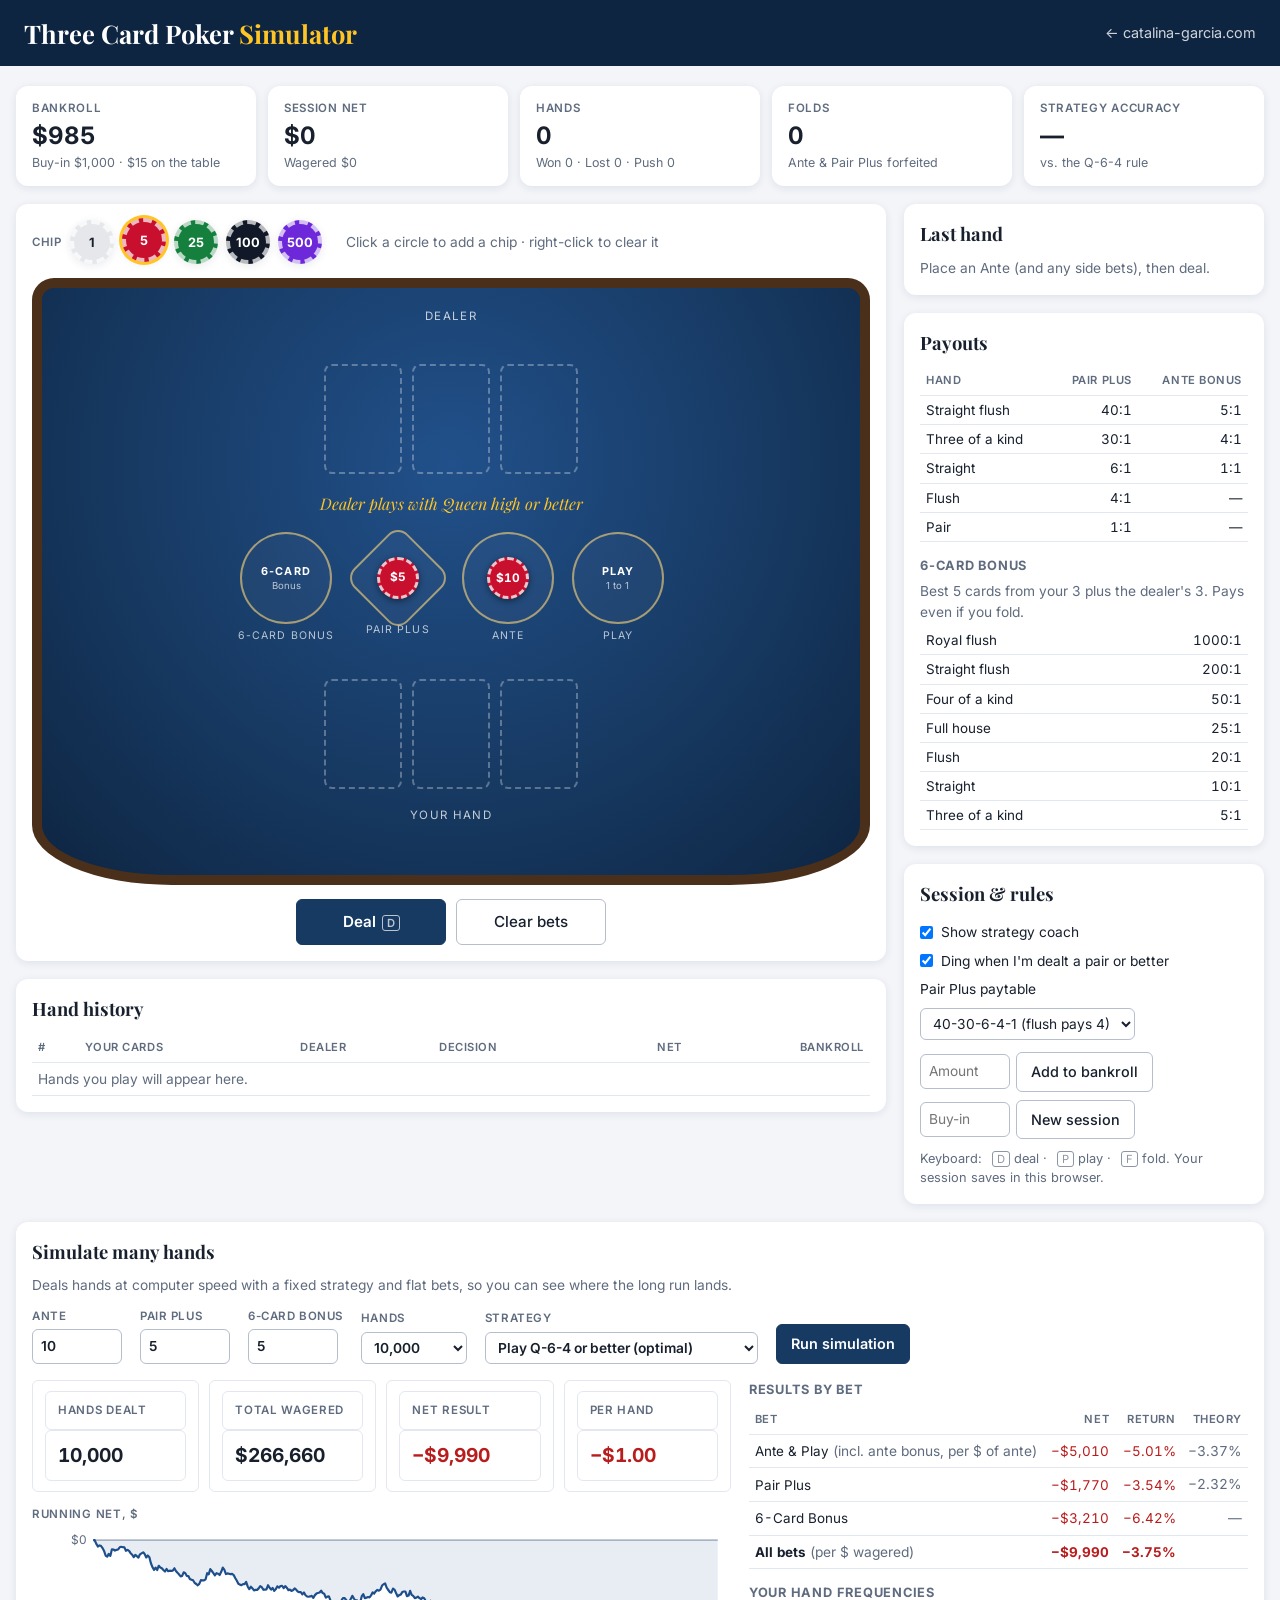
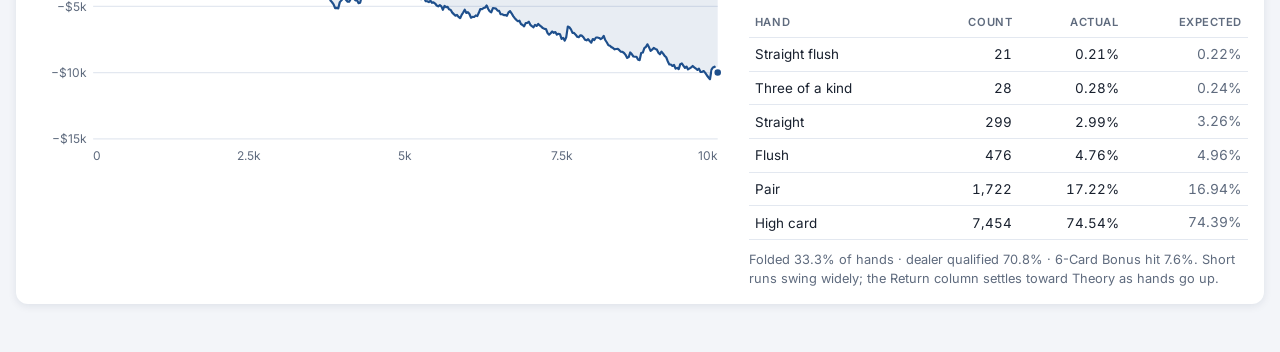
==== commit b2ebafa8: "Add ding sound on pair-or-better deals in Three Card Poker Co-Authored-By: Claude Opus 5.5 <noreply@" ====
--- a/3card.html
+++ b/3card.html
@@ -343,6 +343,7 @@
         <section class="card-box settings">
           <h2>Session &amp; rules</h2>
           <label><input type="checkbox" id="setHint"> Show strategy coach</label>
+          <label><input type="checkbox" id="setSound"> Ding when I'm dealt a pair or better</label>
           <label>Pair Plus paytable
             <select class="field" id="setPP">
               <option value="A">40-30-6-4-1 (flush pays 4)</option>
@@ -592,7 +593,7 @@
         bets: { ante: 10, pp: 5, six: 0, play: 0 }, // a ready-to-deal example bet
         pc: [], dc: [], last: null, lastBets: null, history: [],
         stats: { hands: 0, won: 0, lost: 0, push: 0, folds: 0, correct: 0, wagered: 0 },
-        settings: { hint: true, pp: 'A' }
+        settings: { hint: true, pp: 'A', sound: true }
       };
     }
     function load() {
@@ -639,8 +640,35 @@
       const cards = draw(6);
       S.pc = cards.slice(0, 3); S.dc = cards.slice(3);
       S.phase = 'decide';
+      const pev = eval3(S.pc[0], S.pc[1], S.pc[2]);
+      if (pev.cat > 0) ding(pev.cat);
       save(); render();
     }
+    // Bell-like ding synthesized with Web Audio: one note for a pair,
+    // two for a flush or straight, a rising three-note chime for trips or a straight flush.
+    let audioCtx = null;
+    function ding(cat) {
+      if (!S.settings.sound) return;
+      try {
+        audioCtx = audioCtx || new (window.AudioContext || window.webkitAudioContext)();
+        if (audioCtx.state === 'suspended') audioCtx.resume();
+        const notes = cat >= 4 ? [1318.5, 1568, 2093] : cat >= 2 ? [1318.5, 1760] : [1318.5];
+        const start = audioCtx.currentTime + 0.25; // land as the cards finish dealing
+        notes.forEach((f, i) => {
+          const t = start + i * 0.12;
+          [[f, 0.22, 1.4], [f * 2.76, 0.05, 0.5]].forEach(([freq, peak, len]) => {
+            const o = audioCtx.createOscillator(), g = audioCtx.createGain();
+            o.type = 'sine'; o.frequency.value = freq;
+            g.gain.setValueAtTime(0.0001, t);
+            g.gain.exponentialRampToValueAtTime(peak, t + 0.008);
+            g.gain.exponentialRampToValueAtTime(0.0001, t + len);
+            o.connect(g); g.connect(audioCtx.destination);
+            o.start(t); o.stop(t + len + 0.05);
+          });
+        });
+      } catch (e) { /* audio unavailable */ }
+    }
+
     function decide(play) {
       if (S.phase !== 'decide') return;
       if (play) {
@@ -763,6 +791,7 @@
       }
 
       document.getElementById('setHint').checked = S.settings.hint;
+      document.getElementById('setSound').checked = S.settings.sound;
       document.getElementById('setPP').value = S.settings.pp;
       document.querySelectorAll('.chip-btn').forEach(b => b.classList.toggle('sel', +b.dataset.chip === chip));
 
@@ -986,6 +1015,7 @@
       else if (k === 'f') decide(false);
     });
     document.getElementById('setHint').addEventListener('change', e => { S.settings.hint = e.target.checked; save(); render(); });
+    document.getElementById('setSound').addEventListener('change', e => { S.settings.sound = e.target.checked; save(); render(); if (e.target.checked) ding(1); });
     document.getElementById('setPP').addEventListener('change', e => { S.settings.pp = e.target.value; save(); render(); });
     document.getElementById('rebuyBtn').addEventListener('click', () => {
       const el = document.getElementById('rebuyAmt'), v = Math.floor(+el.value);
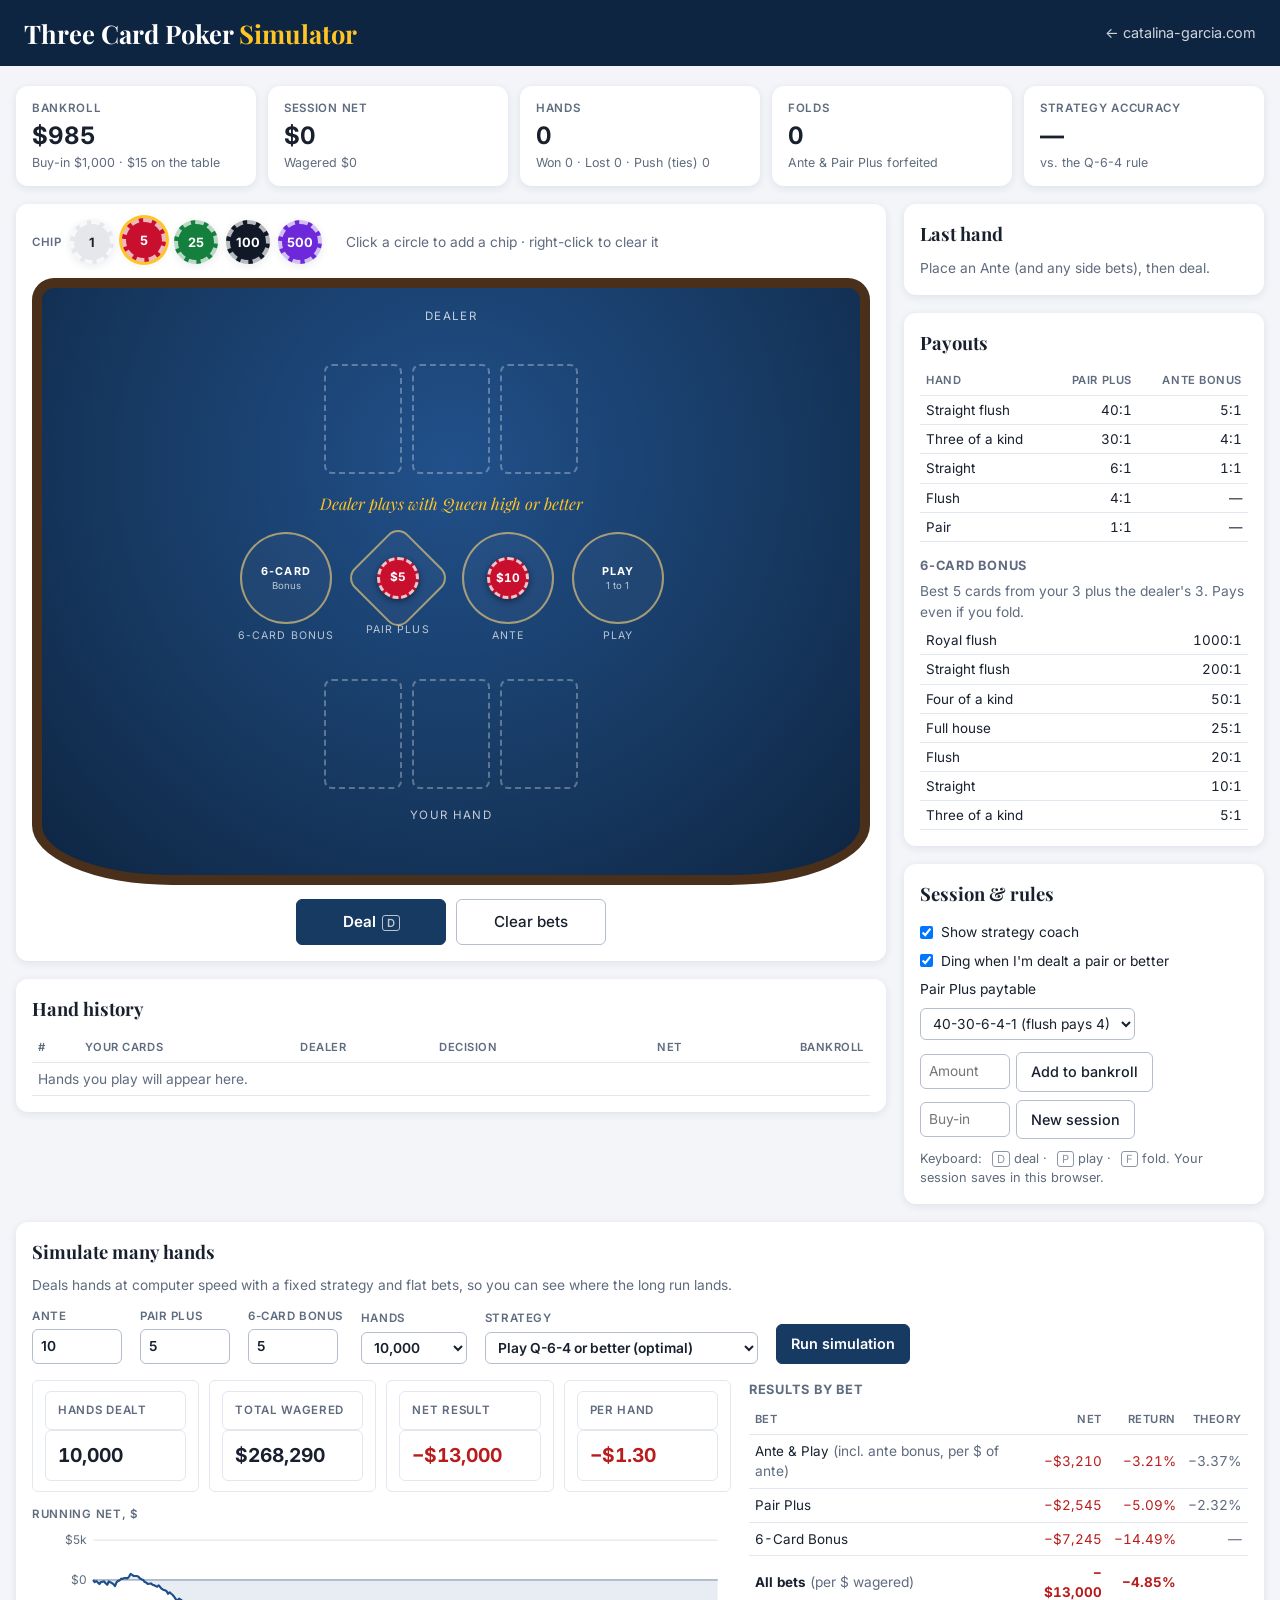
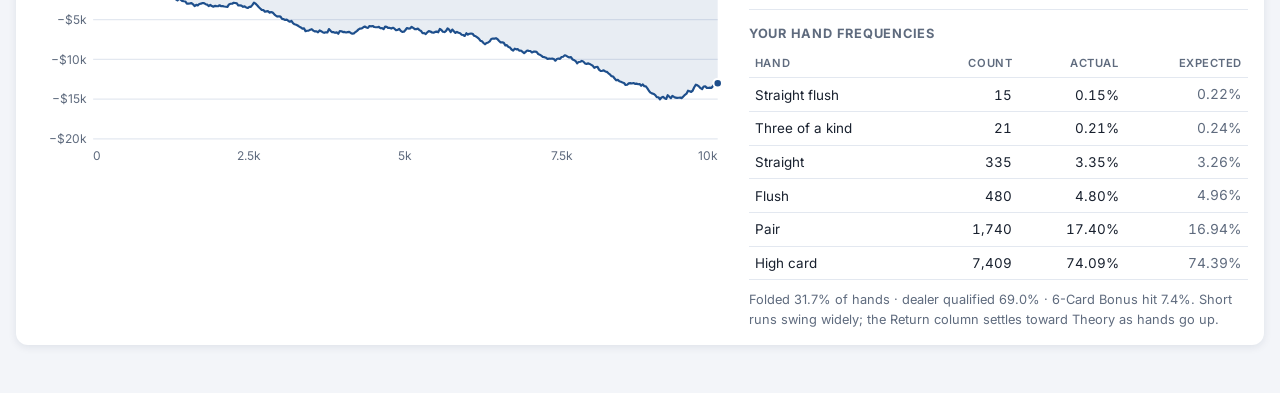
==== commit 18811ff0: "Label Three Card Poker push counter as ties Co-Authored-By: Claude Opus 5.5 <noreply@anthropic.com>" ====
--- a/3card.html
+++ b/3card.html
@@ -263,7 +263,7 @@
     <section class="tiles" aria-label="Session summary">
       <div class="tile"><div class="lbl">Bankroll</div><div class="val" id="tBank">$0</div><div class="sub" id="tBuyIn">Buy-in $0</div></div>
       <div class="tile"><div class="lbl">Session net</div><div class="val" id="tNet">$0</div><div class="sub" id="tWagered">Wagered $0</div></div>
-      <div class="tile"><div class="lbl">Hands</div><div class="val" id="tHands">0</div><div class="sub" id="tWLP">Won 0 · Lost 0 · Push 0</div></div>
+      <div class="tile"><div class="lbl">Hands</div><div class="val" id="tHands">0</div><div class="sub" id="tWLP">Won 0 · Lost 0 · Push (ties) 0</div></div>
       <div class="tile"><div class="lbl">Folds</div><div class="val" id="tFolds">0</div><div class="sub">Ante &amp; Pair Plus forfeited</div></div>
       <div class="tile"><div class="lbl">Strategy accuracy</div><div class="val" id="tAcc">—</div><div class="sub" id="tAccSub">vs. the Q-6-4 rule</div></div>
     </section>
@@ -715,7 +715,7 @@
       tNet.textContent = signed(net); tNet.className = 'val ' + cls(net);
       document.getElementById('tWagered').textContent = 'Wagered ' + fmt(st.wagered);
       document.getElementById('tHands').textContent = st.hands.toLocaleString();
-      document.getElementById('tWLP').textContent = 'Won ' + st.won + ' · Lost ' + st.lost + ' · Push ' + st.push;
+      document.getElementById('tWLP').textContent = 'Won ' + st.won + ' · Lost ' + st.lost + ' · Push (ties) ' + st.push;
       document.getElementById('tFolds').textContent = st.folds;
       document.getElementById('tAcc').textContent = st.hands ? pct(st.correct / st.hands, 0) : '—';
       document.getElementById('tAccSub').textContent = st.hands ? st.correct + ' of ' + st.hands + ' decisions match Q-6-4' : 'vs. the Q-6-4 rule';
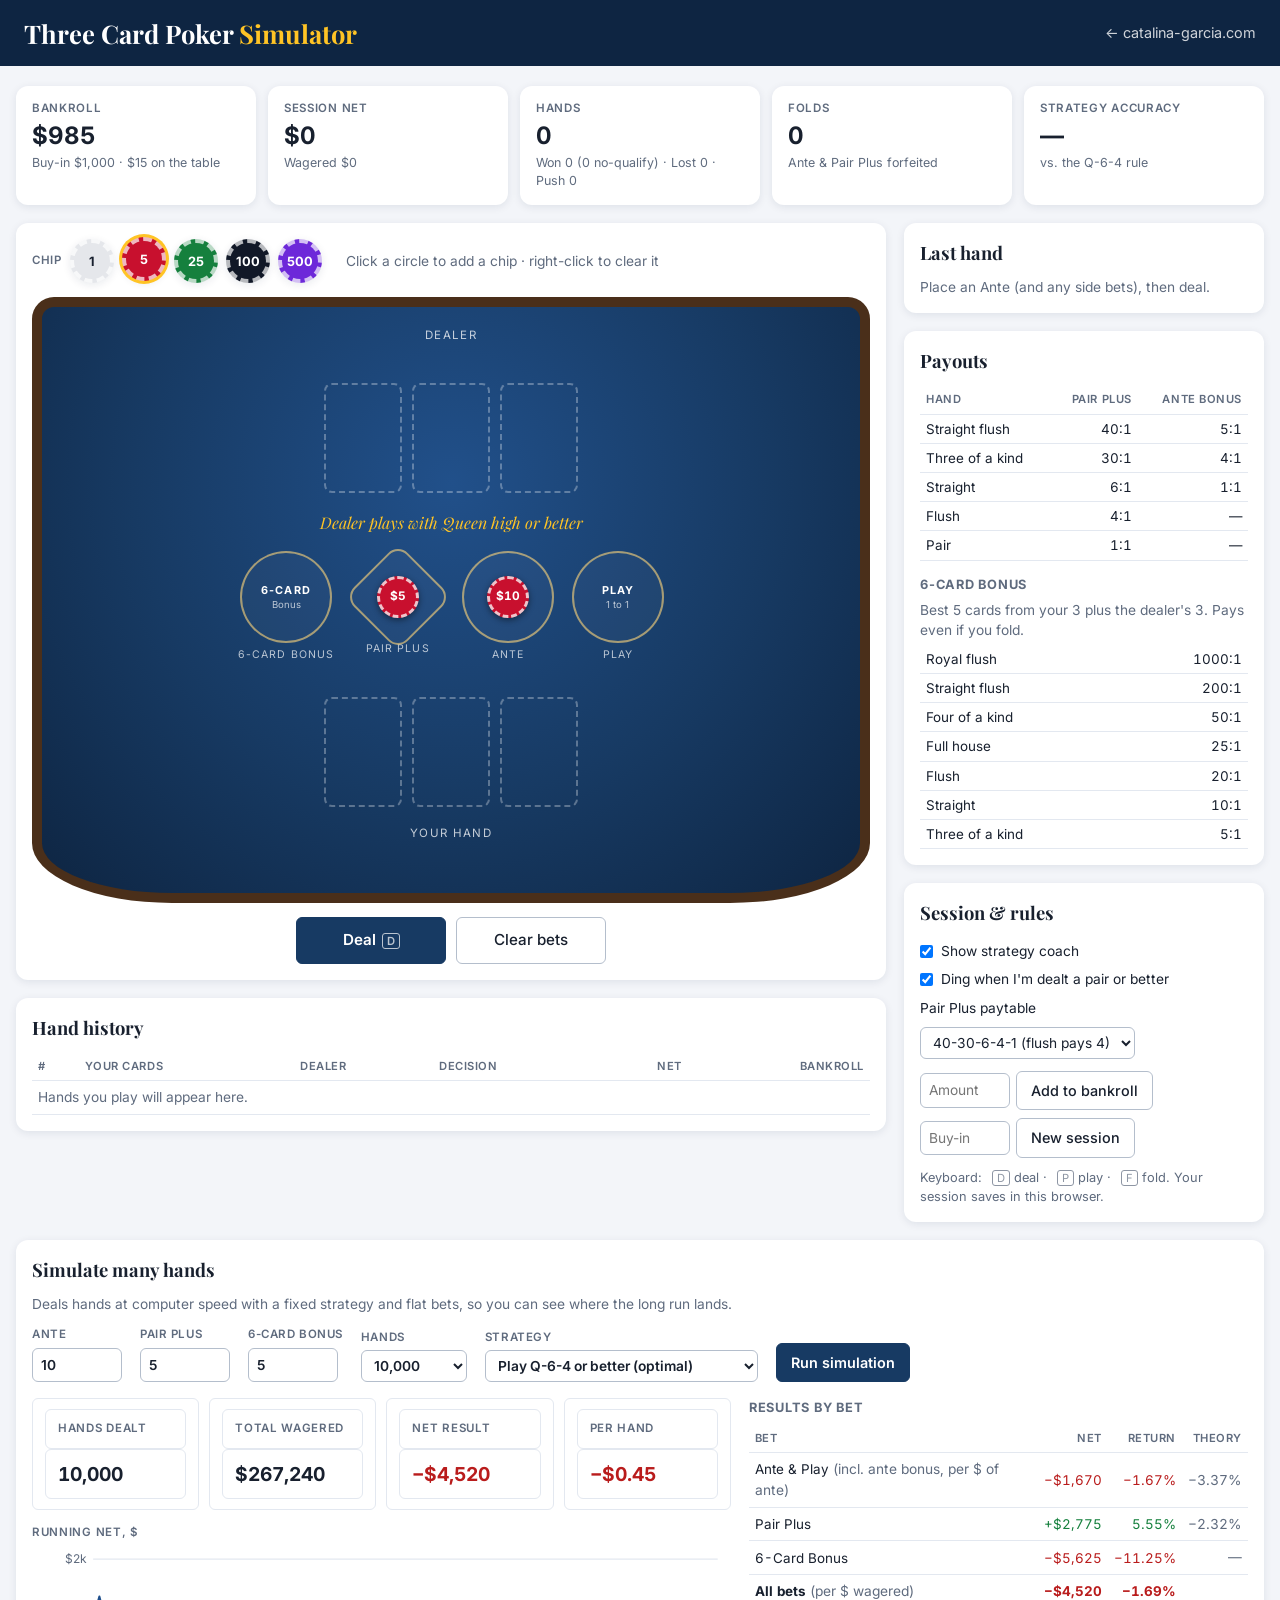
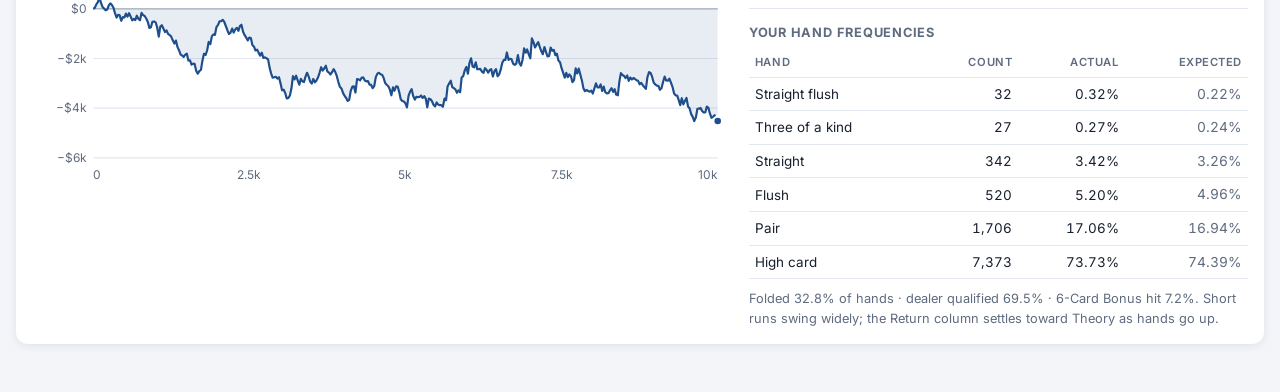
==== commit 7139461e: "Show dealer no-qualify count in Three Card Poker hand stats Co-Authored-By: Claude Opus 5.5 <noreply" ====
--- a/3card.html
+++ b/3card.html
@@ -263,7 +263,7 @@
     <section class="tiles" aria-label="Session summary">
       <div class="tile"><div class="lbl">Bankroll</div><div class="val" id="tBank">$0</div><div class="sub" id="tBuyIn">Buy-in $0</div></div>
       <div class="tile"><div class="lbl">Session net</div><div class="val" id="tNet">$0</div><div class="sub" id="tWagered">Wagered $0</div></div>
-      <div class="tile"><div class="lbl">Hands</div><div class="val" id="tHands">0</div><div class="sub" id="tWLP">Won 0 · Lost 0 · Push (ties) 0</div></div>
+      <div class="tile"><div class="lbl">Hands</div><div class="val" id="tHands">0</div><div class="sub" id="tWLP" title="No-qualify: the dealer had less than Queen high, so your Ante won and your Play bet was returned. Push: an exact tie.">Won 0 (0 no-qualify) · Lost 0 · Push 0</div></div>
       <div class="tile"><div class="lbl">Folds</div><div class="val" id="tFolds">0</div><div class="sub">Ante &amp; Pair Plus forfeited</div></div>
       <div class="tile"><div class="lbl">Strategy accuracy</div><div class="val" id="tAcc">—</div><div class="sub" id="tAccSub">vs. the Q-6-4 rule</div></div>
     </section>
@@ -592,7 +592,7 @@
         buyIn, bankroll: buyIn - 15, phase: 'bet',
         bets: { ante: 10, pp: 5, six: 0, play: 0 }, // a ready-to-deal example bet
         pc: [], dc: [], last: null, lastBets: null, history: [],
-        stats: { hands: 0, won: 0, lost: 0, push: 0, folds: 0, correct: 0, wagered: 0 },
+        stats: { hands: 0, won: 0, lost: 0, push: 0, noQual: 0, folds: 0, correct: 0, wagered: 0 },
         settings: { hint: true, pp: 'A', sound: true }
       };
     }
@@ -684,6 +684,7 @@
       if (optimal === play) st.correct++;
       if (res.outcome === 'fold') st.folds++;
       else st[res.outcome === 'win' ? 'won' : res.outcome === 'lose' ? 'lost' : 'push']++;
+      if (play && !res.qual) st.noQual++;
 
       S.last = {
         n: st.hands, pc: S.pc, dc: S.dc, play, optimal, net, bankroll: S.bankroll,
@@ -715,7 +716,7 @@
       tNet.textContent = signed(net); tNet.className = 'val ' + cls(net);
       document.getElementById('tWagered').textContent = 'Wagered ' + fmt(st.wagered);
       document.getElementById('tHands').textContent = st.hands.toLocaleString();
-      document.getElementById('tWLP').textContent = 'Won ' + st.won + ' · Lost ' + st.lost + ' · Push (ties) ' + st.push;
+      document.getElementById('tWLP').textContent = 'Won ' + st.won + ' (' + st.noQual + ' no-qualify) · Lost ' + st.lost + ' · Push ' + st.push;
       document.getElementById('tFolds').textContent = st.folds;
       document.getElementById('tAcc').textContent = st.hands ? pct(st.correct / st.hands, 0) : '—';
       document.getElementById('tAccSub').textContent = st.hands ? st.correct + ' of ' + st.hands + ' decisions match Q-6-4' : 'vs. the Q-6-4 rule';
